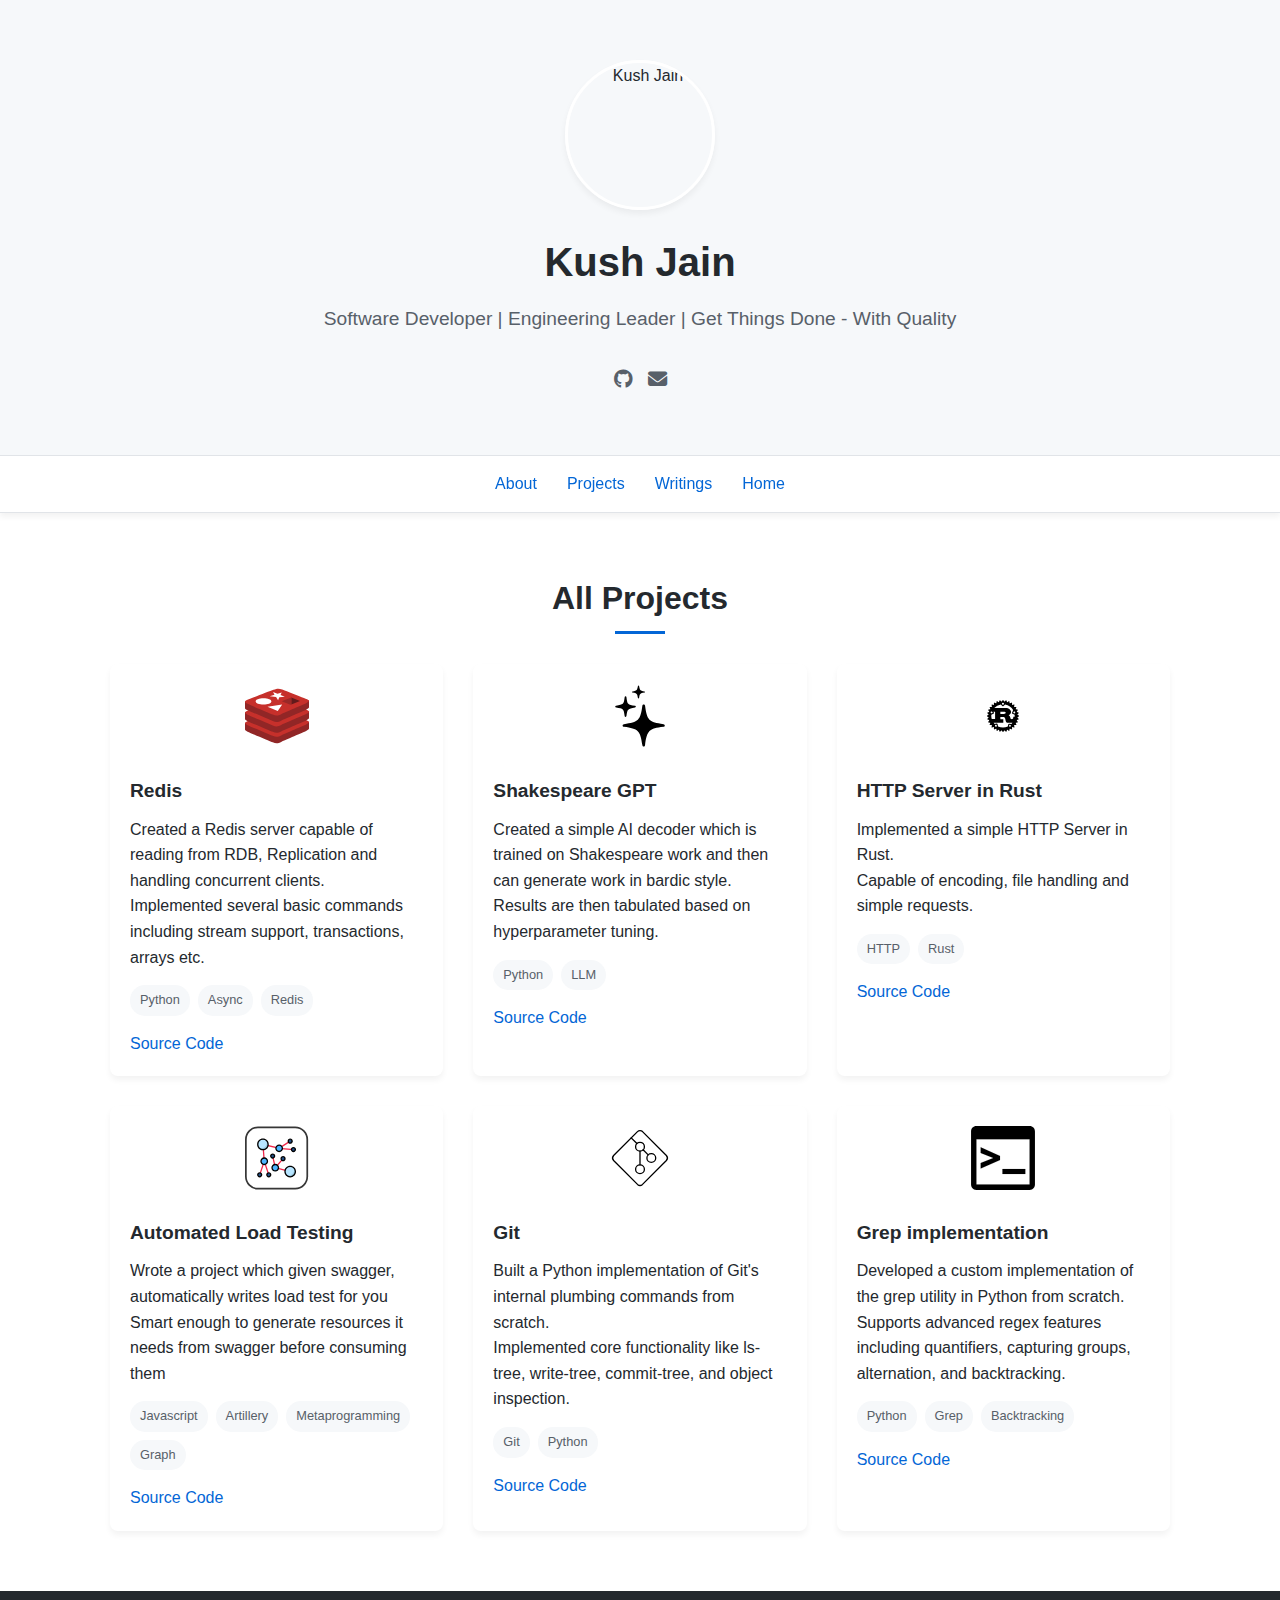
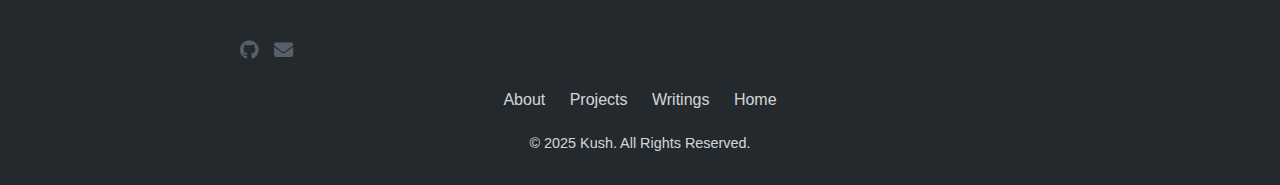
==== projects.html @ 7d4b41bd "Add rest of project details" ====
<!DOCTYPE html>
<html lang="en">
<head>
    <meta charset="UTF-8">
    <meta name="viewport" content="width=device-width, initial-scale=1.0">
    <meta name="description" content="Kush Jain - Software Developer projects and portfolio">
    <title>Projects - Kush Jain</title>
    <!-- Font Awesome for icons -->
    <link rel="stylesheet" href="https://cdnjs.cloudflare.com/ajax/libs/font-awesome/6.4.0/css/all.min.css">
    <link rel="stylesheet" href="styles.css">
</head>
<body>
    <!-- Header Section -->
    <header>
        <div class="container">
            <div class="profile-container">
                <img src="/api/placeholder/150/150" alt="Kush Jain" class="profile-image">
                <h1 class="profile-name">Kush Jain</h1>
                <p class="profile-title">Software Developer | Engineering Leader | Get Things Done - With Quality</p>
                <div class="social-links">
                    <a href="https://github.com/kush-jain" target="_blank" aria-label="Github Profile">
                        <i class="fab fa-github"></i>
                    </a>
                    <a href="mailto:redbluei@gmail.com" aria-label="Personal email">
                        <i class="fas fa-envelope"></i>
                    </a>
                </div>
            </div>
        </div>
    </header>

    <!-- Navigation -->
    <nav>
        <div class="container">
            <ul class="nav-links">
                <li><a href="index.html#about">About</a></li>
                <li><a href="index.html#projects">Projects</a></li>
                <li><a href="index.html#writings">Writings</a></li>
                <li><a href="index.html">Home</a></li>
            </ul>
        </div>
    </nav>

    <!-- Projects Section -->
    <section id="projects">
        <div class="container">
            <h2 class="section-title">All Projects</h2>
            <div class="projects-grid">
                <div class="project-card">
                    <div class="project-image-container">
                        <img src="./images/redis.svg" alt="Redis" class="project-image" loading="lazy">
                    </div>
                    <div class="project-content">
                        <h3 class="project-title">Redis</h3>
                        <p>Created a Redis server capable of reading from RDB, Replication and handling concurrent clients.</p>
                        <p>Implemented several basic commands including stream support, transactions, arrays etc.</p>
                        <div class="project-tech">
                            <span class="tech-tag">Python</span>
                            <span class="tech-tag">Async</span>
                            <span class="tech-tag">Redis</span>
                        </div>
                        <div class="project-links">
                            <a href="https://github.com/kush-jain/redis-python" target="_blank">Source Code</a>
                        </div>
                    </div>
                </div>

                <div class="project-card">
                    <div class="project-image-container">
                        <img src="./images/ai.svg" alt="AI" class="project-image" loading="lazy">
                    </div>
                    <div class="project-content">
                        <h3 class="project-title">Shakespeare GPT</h3>
                        <p>Created a simple AI decoder which is trained on Shakespeare work and then can generate work in bardic style.</p>
                        <p>Results are then tabulated based on hyperparameter tuning.</p>
                        <div class="project-tech">
                            <span class="tech-tag">Python</span>
                            <span class="tech-tag">LLM</span>
                        </div>
                        <div class="project-links">
                            <a href="https://github.com/kush-jain/gpt-shakespeare" target="_blank">Source Code</a>
                        </div>
                    </div>
                </div>

                <div class="project-card">
                    <div class="project-image-container">
                        <img src="./images/rust.svg" alt="Rust" class="project-image" loading="lazy">
                    </div>
                    <div class="project-content">
                        <h3 class="project-title">HTTP Server in Rust</h3>
                        <p>Implemented a simple HTTP Server in Rust.</p>
                        <p>Capable of encoding, file handling and simple requests.</p>
                        <div class="project-tech">
                            <span class="tech-tag">HTTP</span>
                            <span class="tech-tag">Rust</span>
                        </div>
                        <div class="project-links">
                            <a href="https://github.com/kush-jain/http-server-rust" target="_blank">Source Code</a>
                        </div>
                    </div>
                </div>

                <div class="project-card">
                    <div class="project-image-container">
                        <img src="./images/graph.svg" alt="graph" class="project-image" loading="lazy">
                    </div>
                    <div class="project-content">
                        <h3 class="project-title">Automated Load Testing</h3>
                        <p>Wrote a project which given swagger, automatically writes load test for you</p>
                        <p>Smart enough to generate resources it needs from swagger before consuming them</p>
                        <div class="project-tech">
                            <span class="tech-tag">Javascript</span>
                            <span class="tech-tag">Artillery</span>
                            <span class="tech-tag">Metaprogramming</span>
                            <span class="tech-tag">Graph</span>
                        </div>
                        <div class="project-links">
                            <a href="https://github.com/swagger-atlas/atlas" target="_blank">Source Code</a>
                        </div>
                    </div>
                </div>

                <div class="project-card">
                    <div class="project-image-container">
                        <img src="./images/git.svg" alt="Git" class="project-image" loading="lazy">
                    </div>
                    <div class="project-content">
                        <h3 class="project-title">Git</h3>
                        <p>Built a Python implementation of Git's internal plumbing commands from scratch.</p>
                        <p>Implemented core functionality like ls-tree, write-tree, commit-tree, and object inspection.</p>
                        <div class="project-tech">
                            <span class="tech-tag">Git</span>
                            <span class="tech-tag">Python</span>
                        </div>
                        <div class="project-links">
                            <a href="https://github.com/kush-jain/git-python" target="_blank">Source Code</a>
                        </div>
                    </div>
                </div>

                <div class="project-card">
                    <div class="project-image-container">
                        <img src="./images/bash.svg" alt="bash" class="project-image" loading="lazy">
                    </div>
                    <div class="project-content">
                        <h3 class="project-title">Grep implementation</h3>
                        <p>Developed a custom implementation of the grep utility in Python from scratch.</p>
                        <p>Supports advanced regex features including quantifiers, capturing groups, alternation, and backtracking.</p>
                        <div class="project-tech">
                            <span class="tech-tag">Python</span>
                            <span class="tech-tag">Grep</span>
                            <span class="tech-tag">Backtracking</span>
                        </div>
                        <div class="project-links">
                            <a href="https://github.com/kush-jain/grep-python" target="_blank">Source Code</a>
                        </div>
                    </div>
                </div>
            </div>
        </div>
    </section>

    <!-- Footer -->
    <footer>
        <div class="container">
            <div class="footer-content">
                <div class="social-links">
                    <a href="https://github.com/kush-jain" target="_blank" aria-label="Github Profile">
                        <i class="fab fa-github"></i>
                    </a>
                    <a href="mailto:redbluei@gmail.com" aria-label="Personal email">
                        <i class="fas fa-envelope"></i>
                    </a>
                </div>
                <div class="footer-links">
                    <a href="index.html#about">About</a>
                    <a href="index.html#projects">Projects</a>
                    <a href="index.html#writings">Writings</a>
                    <a href="index.html">Home</a>
                </div>
                <p class="copyright">&copy; 2025 Kush. All Rights Reserved.</p>
            </div>
        </div>
    </footer>
</body>
</html>
---- styles.css ----
/* Global Styles */
:root {
    --primary-color: #0366d6;
    --secondary-color: #24292e;
    --text-color: #24292e;
    --light-bg: #f6f8fa;
    --border-color: #e1e4e8;
    --hover-color: #0366d6;
    --box-shadow: 0 4px 6px rgba(0, 0, 0, 0.05);
}

* {
    margin: 0;
    padding: 0;
    box-sizing: border-box;
}

body {
    font-family: -apple-system, BlinkMacSystemFont, 'Segoe UI', Roboto, Oxygen, Ubuntu, Cantarell, 'Open Sans', 'Helvetica Neue', sans-serif;
    line-height: 1.6;
    color: var(--text-color);
    background-color: #fff;
}

a {
    color: var(--primary-color);
    text-decoration: none;
    transition: color 0.3s ease;
}

a:hover {
    color: var(--hover-color);
    text-decoration: underline;
}

a:focus {
    outline: 2px solid var(--primary-color);
    outline-offset: 2px;
  }

.container {
    max-width: 1100px;
    margin: 0 auto;
    padding: 0 20px;
}

/* Header */
header {
    background-color: var(--light-bg);
    padding: 60px 0;
    text-align: center;
    border-bottom: 1px solid var(--border-color);
}

.profile-container {
    display: flex;
    flex-direction: column;
    align-items: center;
    justify-content: center;
}

.profile-image {
    width: 150px;
    height: 150px;
    border-radius: 50%;
    object-fit: cover;
    border: 3px solid white;
    box-shadow: var(--box-shadow);
    margin-bottom: 20px;
}

.profile-name {
    font-size: 2.5rem;
    margin-bottom: 10px;
    color: var(--secondary-color);
}

.profile-title {
    font-size: 1.2rem;
    color: #586069;
    margin-bottom: 15px;
}

.social-links {
    display: flex;
    gap: 15px;
    margin-top: 15px;
}

.social-links a {
    color: #586069;
    font-size: 1.2rem;
    transition: color 0.3s ease;
}

social-links a:hover {
    color: var(--primary-color);
}

/* Navigation */
nav {
    background-color: white;
    padding: 15px 0;
    border-bottom: 1px solid var(--border-color);
    position: sticky;
    top: 0;
    z-index: 1000;
    box-shadow: var(--box-shadow);
}

.nav-links {
    display: flex;
    justify-content: center;
    list-style: none;
}

.nav-links li {
    margin: 0 15px;
}

.nav-links a {
    font-weight: 500;
    padding: 5px 0;
    position: relative;
}

.nav-links a::after {
    content: '';
    position: absolute;
    width: 0;
    height: 2px;
    bottom: 0;
    left: 0;
    background-color: var(--primary-color);
    transition: width 0.3s ease;
}

.nav-links a:hover::after {
    width: 100%;
}

/* Sections */
section {
    padding: 60px 0;
}

section:nth-child(even) {
    background-color: var(--light-bg);
}

.section-title {
    text-align: center;
    margin-bottom: 40px;
    font-size: 2rem;
    color: var(--secondary-color);
    position: relative;
}

.section-title::after {
    content: '';
    position: absolute;
    width: 50px;
    height: 3px;
    background-color: var(--primary-color);
    bottom: -10px;
    left: 50%;
    transform: translateX(-50%);
}

/* About Section */
.about-content {
    display: flex;
    flex-direction: column;
    align-items: center;
    max-width: 800px;
    margin: 0 auto;
}

.about-text {
    text-align: center;
    margin-bottom: 30px;
}

.key-points {
    display: flex;
    justify-content: center;
    flex-wrap: wrap;
    gap: 20px;
    width: 100%;
}

.key-point {
    flex: 1 1 250px;
    max-width: 300px;
    background-color: white;
    padding: 25px;
    border-radius: 8px;
    box-shadow: var(--box-shadow);
    text-align: center;
    transition: transform 0.3s ease;
}

.key-point:hover {
    transform: translateY(-5px);
}

.key-point-icon {
    font-size: 2rem;
    color: var(--primary-color);
    margin-bottom: 15px;
}

.key-point h3 {
    margin-bottom: 10px;
    color: var(--secondary-color);
}

/* Projects Section */
.projects-grid {
    display: grid;
    grid-template-columns: repeat(auto-fill, minmax(300px, 1fr));
    gap: 30px;
}

.project-card {
    background-color: white;
    border-radius: 8px;
    overflow: hidden;
    box-shadow: var(--box-shadow);
    transition: transform 0.3s ease;
}

.project-card:hover {
    transform: translateY(-5px);
}

.project-image-container {
    text-align: center;
    width: 100%;
}

.project-image {
    height: 64px;
    margin: 20px auto 0 auto;
}

.project-content {
    padding: 20px;
}

.project-title {
    font-size: 1.2rem;
    margin-bottom: 10px;
    color: var(--secondary-color);
}

.project-tech {
    display: flex;
    flex-wrap: wrap;
    gap: 8px;
    margin: 15px 0;
}

.tech-tag {
    background-color: var(--light-bg);
    padding: 5px 10px;
    border-radius: 15px;
    font-size: 0.8rem;
    color: #586069;
}

.project-links {
    display: flex;
    gap: 15px;
    margin-top: 15px;
}

/* Interests Section */
.interests-container {
    display: flex;
    flex-wrap: wrap;
    justify-content: center;
    gap: 20px;
}

.interest-item {
    flex: 1 1 200px;
    max-width: 250px;
    background-color: white;
    padding: 20px;
    border-radius: 8px;
    box-shadow: var(--box-shadow);
    text-align: center;
    transition: transform 0.3s ease;
}

.interest-item:hover {
    transform: translateY(-5px);
}

.interest-icon {
    font-size: 2rem;
    color: var(--primary-color);
    margin-bottom: 15px;
}

/* Writings Section */
.writings-list {
    display: flex;
    flex-direction: column;
    gap: 20px;
    max-width: 800px;
    margin: 0 auto;
}

.writing-item {
    background-color: white;
    padding: 25px;
    border-radius: 8px;
    box-shadow: var(--box-shadow);
    transition: transform 0.3s ease;
}

.writing-item:hover {
    transform: translateY(-5px);
}

.writing-date {
    font-size: 0.9rem;
    color: #586069;
    margin-bottom: 8px;
}

.writing-title {
    font-size: 1.3rem;
    margin-bottom: 10px;
    color: var(--secondary-color);
}

.read-more {
    display: inline-block;
    margin-top: 10px;
    font-weight: 500;
}

/* Contact Section */
.contact-form {
    max-width: 600px;
    margin: 0 auto;
    background-color: white;
    padding: 30px;
    border-radius: 8px;
    box-shadow: var(--box-shadow);
}

.form-group {
    margin-bottom: 20px;
}

label {
    display: block;
    margin-bottom: 8px;
    font-weight: 500;
}

input,
textarea {
    width: 100%;
    padding: 12px;
    border: 1px solid var(--border-color);
    border-radius: 4px;
    font-family: inherit;
    font-size: 1rem;
    transition: border-color 0.3s ease;
}

input:focus,
textarea:focus {
    outline: none;
    border-color: var(--primary-color);
}

textarea {
    min-height: 150px;
    resize: vertical;
}

table {
    width: 100%;
    border-collapse: collapse;
    margin: 2rem 0;
    font-size: 0.95rem;
    box-shadow: var(--box-shadow);
    border-radius: 8px;
    overflow: hidden;
    border: 1px solid var(--border-color);
}

thead {
    background-color: var(--primary-color);
    color: white;
}

th {
    padding: 0.9rem 1.25rem;
    text-align: left;
    font-weight: 600;
    border: 1px solid rgba(255, 255, 255, 0.2);
}

td {
    padding: 0.9rem 1.25rem;
    border-bottom: 1px solid var(--border-color);
    border: 1px solid var(--border-color);
}

tbody tr {
    background-color: white;
}

tbody tr:nth-child(even) {
    background-color: var(--light-bg);
}

button {
    background-color: var(--primary-color);
    color: white;
    border: none;
    padding: 12px 25px;
    border-radius: 4px;
    cursor: pointer;
    font-size: 1rem;
    font-weight: 500;
    transition: background-color 0.3s ease;
}

button:hover {
    background-color: #0256b3;
}

/* Footer */
footer {
    background-color: var(--secondary-color);
    color: white;
    padding: 30px 0;
    text-align: center;
}

.footer-content {
    max-width: 800px;
    margin: 0 auto;
}

.footer-links {
    margin: 20px 0;
}

.footer-links a {
    color: white;
    margin: 0 10px;
    opacity: 0.8;
    transition: opacity 0.3s ease;
}

.footer-links a:hover {
    opacity: 1;
    text-decoration: underline;
}

.copyright {
    margin-top: 20px;
    opacity: 0.8;
    font-size: 0.9rem;
}

/* Responsive */
@media (max-width: 768px) {
    .profile-name {
        font-size: 2rem;
    }

    .nav-links {
        flex-wrap: wrap;
    }

    .key-points,
    .projects-grid,
    .interests-container {
        gap: 20px;
    }

    .section-title {
        font-size: 1.8rem;
    }

    .container {
        padding: 0 15px;
    }

    table {
        display: block;
        overflow-x: auto;
        white-space: nowrap;
    }

    .checklist-content h3 {
        margin-top: 2.5rem;
        font-size: 1.4rem;
    }

    .checklist-content h4 {
        margin-top: 2rem;
        font-size: 1.2rem;
    }

    pre {
        padding: 1rem;
    }

    th, td {
        padding: 0.75rem 1rem;
    }
}

@media (max-width: 480px) {
    .profile-image {
        width: 120px;
        height: 120px;
    }

    .profile-name {
        font-size: 1.8rem;
    }

    .nav-links li {
        margin: 0 10px;
    }

    .section-title {
        font-size: 1.6rem;
    }
}

/* For dark mode support */
@media (prefers-color-scheme: dark) {
    :root {
      --primary-color: #58a6ff;
      --secondary-color: #161b22;
      --text-color: #c9d1d9;
      --light-bg: #0d1117;
      --border-color: #30363d;
      --hover-color: #58a6ff;
    }

    body {
      background-color: var(--secondary-color);
    }

    table {
        background-color: var(--secondary-color);
    }

    tbody tr {
        background-color: var(--secondary-color);
    }

    tbody tr:nth-child(even) {
        background-color: #1c2128;
    }

    td {
        border-bottom: 1px solid var(--border-color);
    }

    pre {
        background-color: #0d1117;
        border-color: var(--border-color);
    }

    p code, li code, td code, th code {
        background-color: #161b22;
        color: #e6edf3;
    }

    pre code {
        color: #e6edf3;
    }

    .audience-section {
        background-color: #161b22;
        border-left-color: #30363d;
    }

    .audience-section h3 {
        border-bottom-color: #30363d;
    }

    .checklist-content .audience-section {
        border-left-color: #30363d;
    }

    .checklist-content .audience-section h3 {
        border-bottom-color: #30363d;
    }
  }

/* Checklist Content */
.checklist-content {
    max-width: 800px;
    margin: 0 auto;
    padding: 20px;
    background-color: white;
    border-radius: 8px;
    box-shadow: var(--box-shadow);
}

.checklist-content ol {
    padding-left: 20px;
}

.checklist-content ul {
    padding-left: 20px;
    list-style-type: disc;
}

.checklist-content li {
    margin-bottom: 10px;
}

/* Add more spacing between checklist section headings */
.checklist-content h3 {
    margin-top: 3rem;
    margin-bottom: 1.5rem;
    padding-bottom: 0.75rem;
    border-bottom: 1px solid var(--border-color);
    color: var(--secondary-color);
    font-size: 1.5rem;
}

/* Special styling for the first h3 to remove extra top margin */
.checklist-content h3:first-of-type {
    margin-top: 20px;
}

/* Improve spacing for the intro text */
.intro-text {
    background-color: rgba(240, 246, 252, 0.5);
    padding: 1.5rem;
    border-radius: 8px;
    margin-bottom: 2.5rem;
    border-left: 4px solid var(--primary-color);
}

/* Add spacing between list items in the checklist for better readability */
.checklist-content ol > li {
    margin-bottom: 20px;
}

/* Better styling for the resource links section */
.resource-links {
    margin-top: 20px;
    list-style-type: none;
    padding-left: 0;
}

.resource-links li {
    margin-bottom: 15px;
}

/* Enhanced Code Block Styling */
pre {
    background-color: var(--light-bg);
    border: 1px solid var(--border-color);
    border-radius: 6px;
    padding: 1.25rem;
    margin: 1.75rem 0;
    overflow-x: auto;
    font-family: 'SFMono-Regular', Consolas, 'Liberation Mono', Menlo, monospace;
    font-size: 0.9rem;
    line-height: 1.6;
}

code {
    font-family: 'SFMono-Regular', Consolas, 'Liberation Mono', Menlo, monospace;
}

pre code {
    display: block;
    color: var(--text-color);
}

/* Inline code styling */
p code, li code, td code, th code {
    background-color: var(--light-bg);
    padding: 2px 5px;
    border-radius: 3px;
    font-size: 0.9em;
    border: 1px solid var(--border-color);
}

/* Enhanced Typography and Spacing */
.checklist-content p {
    margin-bottom: 1.25rem;
    line-height: 1.7;
}

.checklist-content h4 {
    margin-top: 2.5rem;
    margin-bottom: 1rem;
    color: var(--secondary-color);
    font-size: 1.3rem;
}

/* Improved List Spacing */
.checklist-content ul,
.checklist-content ol {
    margin-bottom: 1.5rem;
    padding-left: 2rem;
}

.checklist-content ul li,
.checklist-content ol li {
    margin-bottom: 0.75rem;
}

.checklist-content ul ul,
.checklist-content ul ol,
.checklist-content ol ul,
.checklist-content ol ol {
    margin-top: 0.75rem;
    margin-bottom: 0.75rem;
}

/* Reading Time and Content Meta */
.content-meta {
    display: flex;
    justify-content: flex-end;
    margin-bottom: 2rem;
    color: #586069;
    font-size: 0.9rem;
}

.reading-time {
    display: flex;
    align-items: center;
    gap: 6px;
}

/* Intended Audience Section */
.audience-section {
    background-color: transparent;
    border-left: 2px solid var(--border-color);
    padding: 1rem 1.5rem;
    margin: 2.5rem 0;
    border-radius: 0;
}

.checklist-content .audience-section h3 {
    margin-top: 0;
    margin-bottom: 1rem;
    padding-bottom: 0.5rem;
    border-bottom: 1px solid var(--border-color);
    color: var(--secondary-color);
    font-size: 1.2rem;
}

.audience-section ul {
    margin-bottom: 0.75rem;
}

.audience-section p:last-child {
    margin-bottom: 0;
    font-size: 0.95rem;
    font-style: italic;
}
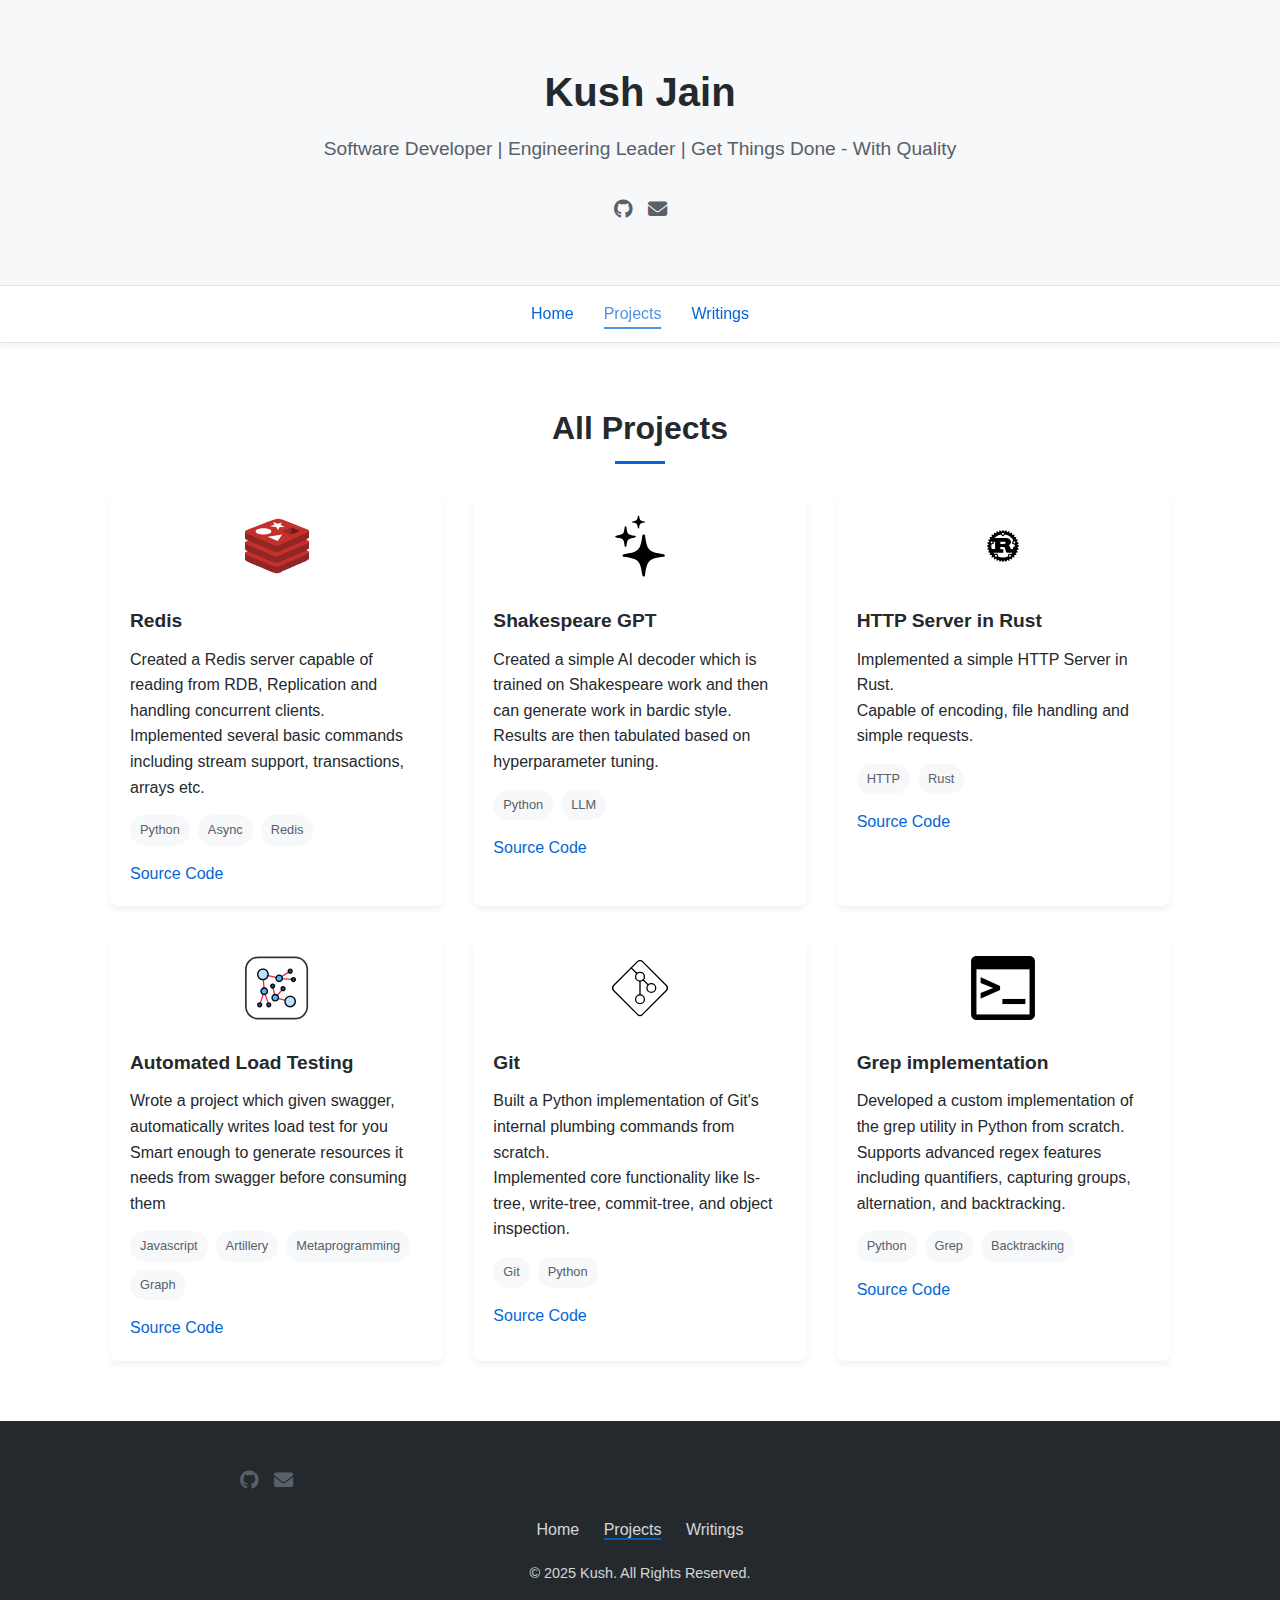
==== commit a4c53f4f: "Fix the linking throughout" ====
--- a/projects.html
+++ b/projects.html
@@ -14,7 +14,6 @@
     <header>
         <div class="container">
             <div class="profile-container">
-                <img src="/api/placeholder/150/150" alt="Kush Jain" class="profile-image">
                 <h1 class="profile-name">Kush Jain</h1>
                 <p class="profile-title">Software Developer | Engineering Leader | Get Things Done - With Quality</p>
                 <div class="social-links">
@@ -33,10 +32,9 @@
     <nav>
         <div class="container">
             <ul class="nav-links">
-                <li><a href="index.html#about">About</a></li>
-                <li><a href="index.html#projects">Projects</a></li>
+                <li><a href="index.html">Home</a></li>
+                <li><a href="#" class="current-page">Projects</a></li>
                 <li><a href="index.html#writings">Writings</a></li>
-                <li><a href="index.html">Home</a></li>
             </ul>
         </div>
     </nav>
@@ -174,10 +172,10 @@
                     </a>
                 </div>
                 <div class="footer-links">
-                    <a href="index.html#about">About</a>
-                    <a href="index.html#projects">Projects</a>
+                    <a href="index.html">Home</a>
+                    <a href="#" class="current-page">Projects</a>
                     <a href="index.html#writings">Writings</a>
-                    <a href="index.html">Home</a>
+
                 </div>
                 <p class="copyright">&copy; 2025 Kush. All Rights Reserved.</p>
             </div>
--- a/styles.css
+++ b/styles.css
@@ -665,6 +665,19 @@
 
 .resource-links li {
     margin-bottom: 15px;
+}
+
+.current-page {
+    opacity: 0.7;
+    cursor: default;
+    pointer-events: none;
+    position: relative;
+    text-decoration: none;
+    border-bottom: 2px solid var(--primary-color);
+}
+
+.current-page:hover {
+    text-decoration: none;
 }
 
 /* Enhanced Code Block Styling */
